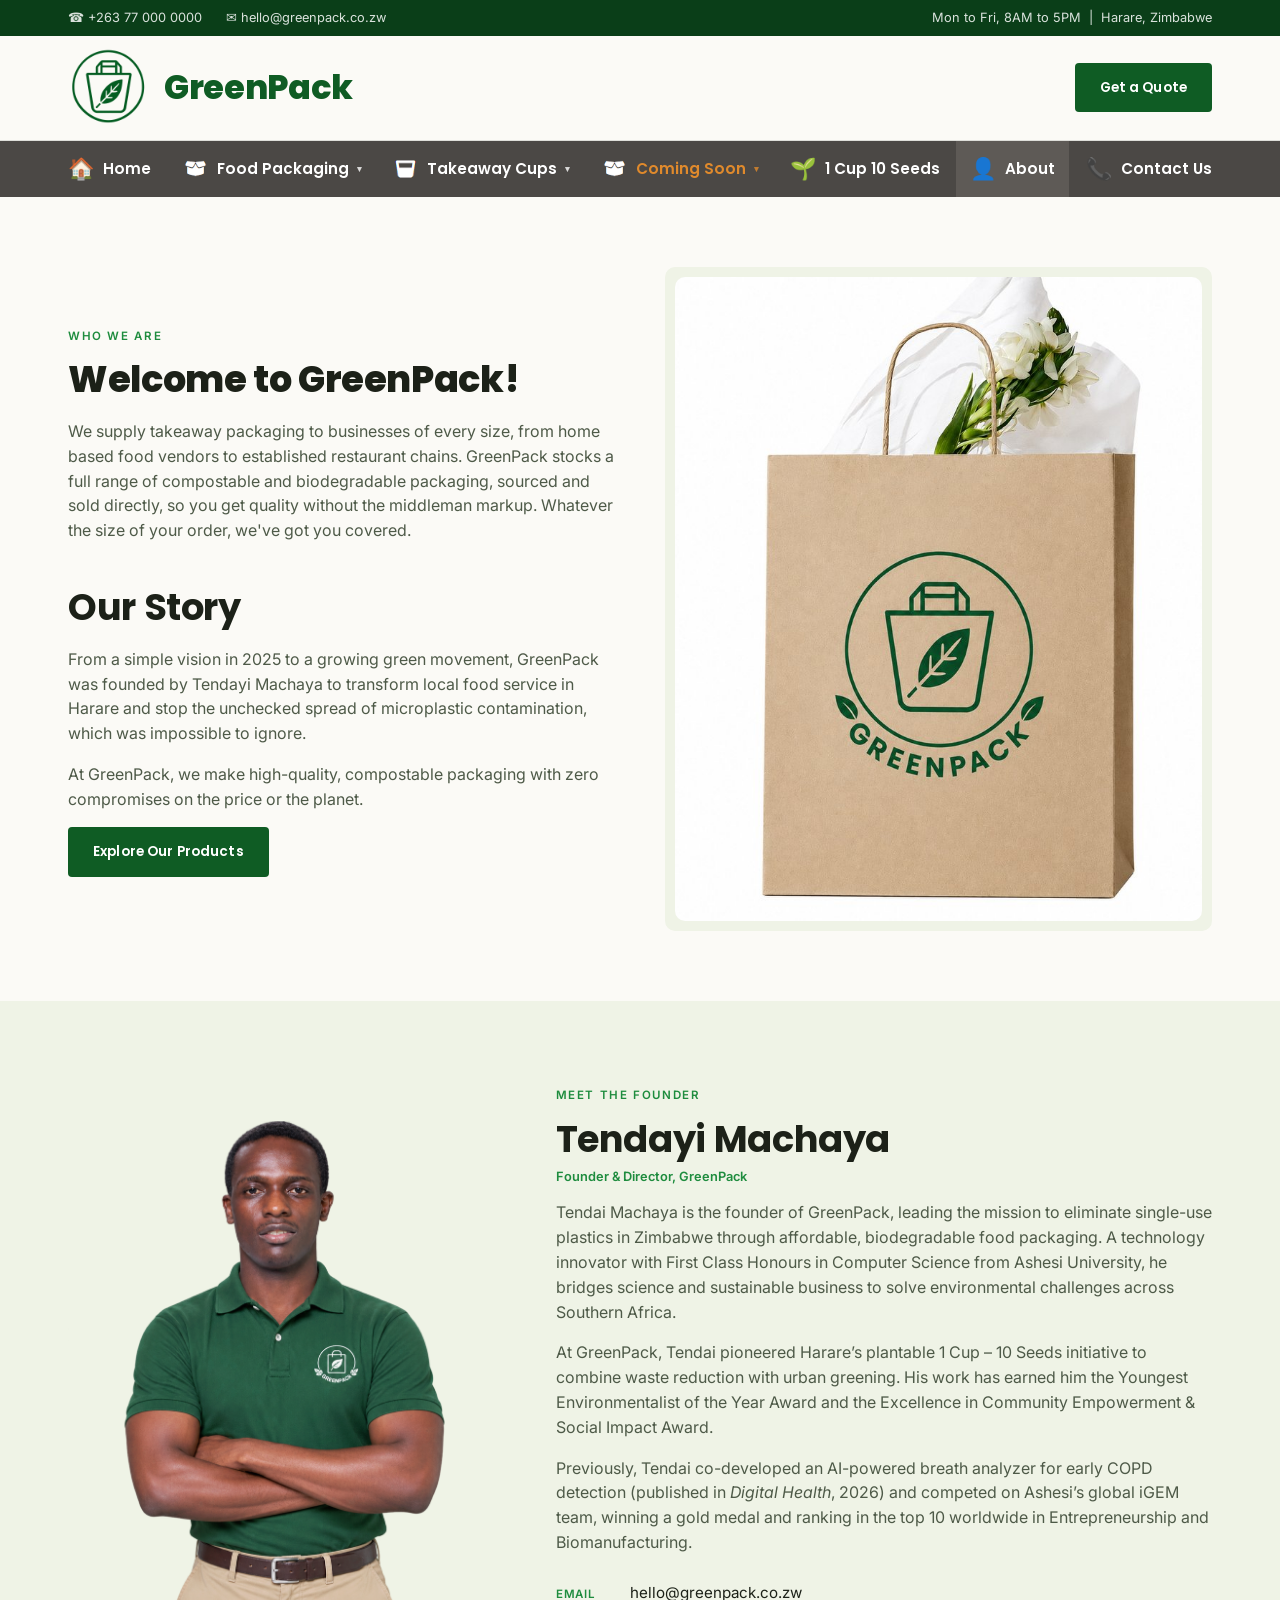
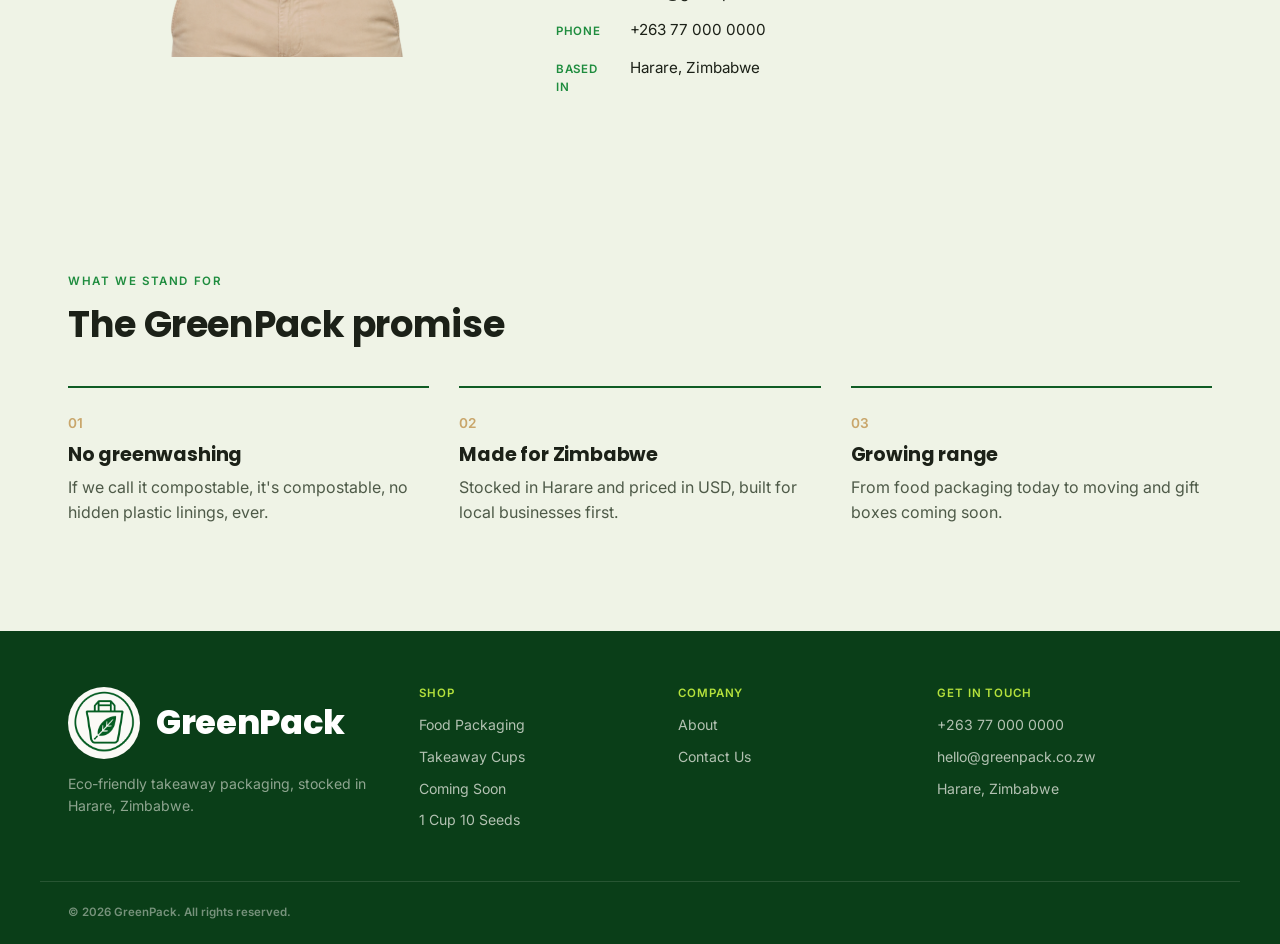
==== about.html @ 448133c2 "Add files via upload" ====
<!DOCTYPE html>
<html lang="en">
<head>
<meta charset="UTF-8">
<meta name="viewport" content="width=device-width, initial-scale=1.0">
<title>About | GreenPack</title>
<link rel="icon" type="image/png" sizes="16x16" href="assets/favicon2-16.png?v=5">
<link rel="icon" type="image/png" sizes="32x32" href="assets/favicon2-32.png?v=5">
<link rel="icon" type="image/png" sizes="48x48" href="assets/favicon2-48.png?v=5">
<link rel="apple-touch-icon" sizes="180x180" href="assets/favicon2-180.png?v=5">
<link rel="preconnect" href="https://fonts.googleapis.com">
<link href="https://fonts.googleapis.com/css2?family=Caveat:wght@600;700&family=Poppins:wght@500;600;700;800&family=Inter:wght@400;500;600&display=swap" rel="stylesheet">
<link rel="stylesheet" href="style.css">
</head>
<body>

<header class="site-header">
  <div class="topbar">
    <div class="wrap topbar-inner">
      <div class="topbar-left">
        <span>&#9742; +263 77 000 0000</span>
        <span>&#9993; hello@greenpack.co.zw</span>
      </div>
      <div class="topbar-right">
        <span>Mon to Fri, 8AM to 5PM &nbsp;|&nbsp; Harare, Zimbabwe</span>
      </div>
    </div>
  </div>

  <div class="brand-row">
    <div class="wrap brand-row-inner">
      <a href="index.html" class="brand">
        <img src="assets/logo-circle.png?v=5" alt="GreenPack logo" class="brand-mark">
        <span class="brand-name">GreenPack</span>
      </a>
      <a href="index.html#contact" class="btn btn-primary brand-cta">Get a Quote</a>
    </div>
  </div>

  <div class="nav-row">
    <div class="wrap nav-row-inner">
      <nav class="main-nav" id="mainNav">
        <a href="index.html" class=""><span class="nav-icon">&#127968;</span>Home</a>

        <div class="nav-item has-mega">
          <button class="nav-trigger "><img src="assets/icon-box.png" alt="" class="nav-icon-img">Food Packaging <span class="caret">&#9662;</span></button>
            <div class="mega mega-grid mega-grid-photo">
            <a href="food-packaging.html#bagasse"><img src="assets/fp-bagasse.png" class="mega-photo" alt="">Bagasse</a>
            <a href="food-packaging.html#kraft"><img src="assets/fp-kraft.png" class="mega-photo" alt="">Kraft</a>
            <a href="food-packaging.html#ice-cream"><img src="assets/fp-ice-cream.png" class="mega-photo" alt="">Ice Cream</a>
            <a href="food-packaging.html#salad-bowls"><img src="assets/fp-salad-bowls.png" class="mega-photo" alt="">Salad Bowls</a>
            <a href="food-packaging.html#noodle-soup"><img src="assets/fp-noodle-soup.png" class="mega-photo" alt="">Noodle &amp; Soup</a>
            <a href="food-packaging.html#paper-bags"><img src="assets/fp-paper-bags.png" class="mega-photo" alt="">Paper Bags</a>
          </div>
        </div>

        <div class="nav-item has-mega">
          <button class="nav-trigger "><img src="assets/icon-cup.png" alt="" class="nav-icon-img">Takeaway Cups <span class="caret">&#9662;</span></button>
          <div class="mega mega-grid mega-grid-photo mega-grid-2col">
            <a href="takeaway-cups.html#espresso-cups"><img src="assets/tc-espresso-cups.png" class="mega-photo" alt="">Takeaway Coffee Cups</a>
            <a href="takeaway-cups.html#bio-cups"><img src="assets/tc-bio-cups.png" class="mega-photo" alt="">Biodegradable Coffee Cups</a>
          </div>
        </div>

        <div class="nav-item has-mega nav-item-soon">
          <button class="nav-trigger nav-trigger-soon "><img src="assets/icon-box.png" alt="" class="nav-icon-img">Coming Soon <span class="caret">&#9662;</span></button>
          <div class="mega mega-grid mega-grid-photo mega-grid-2col mega-soon">
            <a href="coming-soon.html#plates"><img src="assets/plates.jpg" class="mega-photo" alt="">Eco-Friendly Plates <em>Soon</em></a>
            <a href="coming-soon.html#cutlery"><img src="assets/ic-paddles.png" class="mega-photo" alt="">Eco-Friendly Cutlery <em>Soon</em></a>
          </div>
        </div>

        <a href="one-cup-ten-seeds.html" class=""><span class="nav-icon">&#127793;</span>1 Cup 10 Seeds</a>
        <a href="about.html" class="active"><span class="nav-icon">&#128100;</span>About</a>
        <a href="index.html#contact"><span class="nav-icon">&#128222;</span>Contact Us</a>
      </nav>

      <button class="nav-toggle" id="navToggle" aria-label="Toggle menu" aria-expanded="false">
        <span></span><span></span><span></span>
      </button>
    </div>
  </div>
</header>

<section class="about-hero">
  <div class="wrap about-hero-inner">
    <div class="about-hero-copy reveal">
      <span class="eyebrow">Who we are</span>
      <h1 class="about-main-title">Welcome to GreenPack!</h1>
      <p>We supply takeaway packaging to businesses of every size, from home based food vendors to established restaurant chains. GreenPack stocks a full range of compostable and biodegradable packaging, sourced and sold directly, so you get quality without the middleman markup. Whatever the size of your order, we've got you covered.</p>

      <h2 class="about-substory-title">Our Story</h2>
      <p>From a simple vision in 2025 to a growing green movement, GreenPack was founded by Tendayi Machaya to transform local food service in Harare and stop the unchecked spread of microplastic contamination, which was impossible to ignore.</p>
      <p>At GreenPack, we make high-quality, compostable packaging with zero compromises on the price or the planet.</p>

      <a href="food-packaging.html" class="btn btn-primary">Explore Our Products</a>
    </div>
    <div class="about-hero-photo reveal">
      <img src="assets/about-hero-bag.jpg" alt="GreenPack kraft paper bag">
    </div>
  </div>
</section>

<section class="profile">
  <div class="wrap profile-inner">
    <div class="profile-photo reveal">
      <img src="assets/founder.png" alt="Founder of GreenPack">
    </div>
    <div class="profile-copy reveal">
      <span class="eyebrow">Meet the founder</span>
      <h2>Tendayi Machaya</h2>
      <span class="profile-title">Founder &amp; Director, GreenPack</span>
      <p>Tendai Machaya is the founder of GreenPack, leading the mission to eliminate single-use plastics in Zimbabwe through affordable, biodegradable food packaging. A technology innovator with First Class Honours in Computer Science from Ashesi University, he bridges science and sustainable business to solve environmental challenges across Southern Africa.</p>
      <p>At GreenPack, Tendai pioneered Harare&rsquo;s plantable 1 Cup &ndash; 10 Seeds initiative to combine waste reduction with urban greening. His work has earned him the Youngest Environmentalist of the Year Award and the Excellence in Community Empowerment &amp; Social Impact Award.</p>
      <p>Previously, Tendai co-developed an AI-powered breath analyzer for early COPD detection (published in <em>Digital Health</em>, 2026) and competed on Ashesi&rsquo;s global iGEM team, winning a gold medal and ranking in the top 10 worldwide in Entrepreneurship and Biomanufacturing.</p>
      <ul class="contact-list">
        <li><strong>Email</strong><span>hello@greenpack.co.zw</span></li>
        <li><strong>Phone</strong><span>+263 77 000 0000</span></li>
        <li><strong>Based in</strong><span>Harare, Zimbabwe</span></li>
      </ul>
    </div>
  </div>
</section>

<section class="why">
  <div class="wrap">
    <span class="eyebrow reveal">What we stand for</span>
    <h2 class="reveal">The GreenPack promise</h2>
    <div class="why-grid">
      <div class="why-card reveal">
        <span class="why-mark">01</span>
        <h3>No greenwashing</h3>
        <p>If we call it compostable, it's compostable, no hidden plastic linings, ever.</p>
      </div>
      <div class="why-card reveal">
        <span class="why-mark">02</span>
        <h3>Made for Zimbabwe</h3>
        <p>Stocked in Harare and priced in USD, built for local businesses first.</p>
      </div>
      <div class="why-card reveal">
        <span class="why-mark">03</span>
        <h3>Growing range</h3>
        <p>From food packaging today to moving and gift boxes coming soon.</p>
      </div>
    </div>
  </div>
</section>

<footer class="site-footer">
  <div class="wrap footer-inner">
    <div class="footer-brand">
      <a href="index.html" class="brand">
        <img src="assets/logo-circle.png?v=5" alt="GreenPack logo" class="brand-mark">
        <span class="brand-name">GreenPack</span>
      </a>
      <p>Eco-friendly takeaway packaging, stocked in Harare, Zimbabwe.</p>
    </div>

    <div class="footer-col">
      <h4>Shop</h4>
      <a href="food-packaging.html">Food Packaging</a>
      <a href="takeaway-cups.html">Takeaway Cups</a>
      <a href="coming-soon.html">Coming Soon</a>
      <a href="one-cup-ten-seeds.html">1 Cup 10 Seeds</a>
    </div>

    <div class="footer-col">
      <h4>Company</h4>
      <a href="about.html">About</a>
      <a href="index.html#contact">Contact Us</a>
    </div>

    <div class="footer-col">
      <h4>Get in touch</h4>
      <span>+263 77 000 0000</span>
      <span>hello@greenpack.co.zw</span>
      <span>Harare, Zimbabwe</span>
    </div>
  </div>
  <div class="wrap footer-bottom">
    <p>&copy; <span id="year"></span> GreenPack. All rights reserved.</p>
  </div>
</footer>
<script src="script.js"></script>
</body>
</html>
---- style.css ----
/* ============================================
   GreenPack — design tokens
   ============================================ */
:root{
  --ink:        #1C2118;
  --ink-soft:   #4E5A48;
  --paper:      #FBFAF6;
  --paper-alt:  #EFF3E6;
  --forest:     #0F5C24;
  --forest-dk:  #0A3E18;
  --leaf:       #1E8C3E;
  --sprout:     #B4E13C;
  --kraft:      #C9A66B;
  --line:       rgba(28,33,24,0.13);
  --navbar:     #4B4845;
  --navbar-hi:  #5E5A56;
  --soon:       #E08A2C;
  --soon-dk:    #B8681A;

  --font-display: 'Poppins', sans-serif;
  --font-mono: 'Inter', sans-serif;
  --font-body: 'Inter', sans-serif;

  --wrap: 1200px;
}

*{box-sizing:border-box;}
html{scroll-behavior:smooth;}
body{
  margin:0;
  background:var(--paper);
  color:var(--ink);
  font-family:var(--font-body);
  line-height:1.55;
  -webkit-font-smoothing:antialiased;
}
img{max-width:100%;display:block;}
a{color:inherit;text-decoration:none;}
.wrap{max-width:var(--wrap);margin:0 auto;padding:0 28px;}

h1,h2,h3,h4{
  font-family:var(--font-display);
  font-weight:700;
  font-style:normal;
  line-height:1.12;
  margin:0 0 .5em;
  letter-spacing:-0.01em;
}
h1{font-size:clamp(2.4rem,5.2vw,3.8rem);font-weight:800;}
h2{font-size:clamp(1.6rem,3vw,2.3rem);max-width:20ch;}
p{color:var(--ink-soft);margin:0 0 1em;}

.eyebrow{
  display:inline-block;
  font-family:var(--font-mono);
  font-size:.72rem;
  letter-spacing:.14em;
  text-transform:uppercase;
  color:var(--leaf);
  margin-bottom:14px;
}
.section-sub{max-width:52ch;color:var(--ink-soft);}

/* buttons */
.btn{
  display:inline-flex;align-items:center;justify-content:center;
  font-family:var(--font-display);font-weight:600;
  font-size:.85rem;letter-spacing:.01em;
  padding:13px 24px;border-radius:4px;border:1.5px solid transparent;
  transition:transform .18s ease, background .18s ease, color .18s ease, border-color .18s ease;
  cursor:pointer;
}
.btn-primary{background:var(--forest);color:#fff;}
.btn-primary:hover{background:var(--leaf);transform:translateY(-2px);}
.btn-ghost{border-color:var(--ink);color:var(--ink);background:transparent;}
.btn-ghost:hover{border-color:var(--forest);color:var(--forest);transform:translateY(-2px);}
.btn-full{width:100%;}
.btn-sm{padding:8px 14px;font-size:.75rem;}

/* stamps */
.stamp{
  font-family:var(--font-mono);
  font-size:.68rem;letter-spacing:.06em;text-transform:uppercase;
  background:var(--forest);color:#fff;
  padding:6px 14px;border-radius:100px;
  display:inline-block;
}
.stamp-outline{
  background:transparent;border:1.5px solid var(--line);color:var(--leaf);
}
.stamp-row{display:flex;flex-wrap:wrap;gap:10px;margin-top:26px;}

.stamp-eco{
  display:inline-flex;align-items:center;gap:8px;
  font-family:'Caveat','Segoe Script',cursive;font-weight:700;
  font-size:1.65rem;line-height:1;letter-spacing:.01em;
  color:var(--forest);background:var(--paper-alt);
  border:1.5px dashed var(--leaf);border-radius:100px;
  padding:7px 20px 8px 14px;margin-bottom:16px;
}
.stamp-eco svg{width:22px;height:22px;color:var(--leaf);transform:rotate(-8deg);flex-shrink:0;}

/* ============================================
   Header / topbar
   ============================================ */
.topbar{background:var(--forest-dk);color:rgba(255,255,255,.85);font-size:.8rem;}
.topbar-inner{display:flex;justify-content:space-between;padding:8px 28px;flex-wrap:wrap;gap:6px;}
.topbar-left span{margin-right:20px;}

.site-header{position:sticky;top:0;z-index:50;}

/* --- brand row: logo has its own dedicated space --- */
.brand-row{background:var(--paper);border-bottom:1px solid var(--line);}
.brand-row-inner{display:flex;align-items:center;justify-content:space-between;padding:18px 28px;}
.brand{display:flex;align-items:center;gap:12px;}
.brand-mark{width:52px;height:52px;object-fit:contain;}
.brand-name{font-family:var(--font-display);font-weight:800;font-size:1.55rem;color:var(--forest);letter-spacing:-0.01em;}
.brand-cta{white-space:nowrap;}

/* --- nav row: dark grey bar, single line, icons beside labels --- */
.nav-row{background:var(--navbar);}
.nav-row-inner{display:flex;align-items:center;justify-content:space-between;padding:0 14px;}

.main-nav{display:flex;align-items:center;justify-content:space-between;width:100%;gap:0;position:relative;flex-wrap:nowrap;}
.main-nav > a{
  font-family:var(--font-display);font-size:.95rem;font-weight:600;color:#fff;
  padding:16px 14px;display:flex;align-items:center;gap:8px;white-space:nowrap;
}
.main-nav > a:hover, .main-nav > a.active{background:var(--navbar-hi);}
.nav-icon{font-size:1.4em;line-height:1;}
.nav-icon-img{width:27px;height:auto;display:block;flex-shrink:0;}

.nav-item{position:relative;}
.nav-trigger{
  font-family:var(--font-display);font-size:.95rem;font-weight:600;color:#fff;
  background:none;border:none;cursor:pointer;padding:16px 14px;
  display:flex;align-items:center;gap:8px;white-space:nowrap;
}
.nav-trigger:hover, .nav-trigger.active{background:var(--navbar-hi);}
.caret{font-size:.6em;transition:transform .18s ease;opacity:.8;}
.nav-item:hover .caret{transform:rotate(180deg);}

/* coming soon gets its own colour, both in the bar and the dropdown */
.nav-trigger-soon{color:var(--soon);}
.nav-item-soon:hover .nav-trigger-soon, .nav-trigger-soon.active{color:#fff;background:var(--soon-dk);}
.mega-soon a em{background:var(--soon);color:#fff;}
.mega-soon a:hover{color:var(--soon-dk);}

.mega{
  position:absolute;top:100%;left:0;
  background:#fff;border:1px solid var(--line);border-radius:6px;
  box-shadow:0 24px 48px -24px rgba(10,20,10,.4);
  padding:24px;opacity:0;visibility:hidden;transform:translateY(6px);
  transition:opacity .16s ease, transform .16s ease, visibility .16s;
  z-index:60;
}
.nav-item:hover .mega, .nav-item.open .mega{opacity:1;visibility:visible;transform:translateY(0);}

.mega-grid{display:grid;grid-template-columns:repeat(4,1fr);gap:6px 26px;min-width:600px;}
.mega-grid-sm{grid-template-columns:repeat(2,1fr);min-width:340px;}
.mega-grid a{
  display:flex;align-items:center;gap:10px;padding:9px 6px;border-radius:4px;
  font-size:.88rem;color:var(--ink-soft);white-space:nowrap;
}
.mega-grid a:hover{color:var(--forest);background:var(--paper-alt);}
.mega-icon{font-size:1.2rem;}
.mega-grid a em{
  font-style:normal;font-family:var(--font-mono);font-size:.62rem;
  background:var(--sprout);color:var(--forest-dk);padding:2px 6px;border-radius:100px;margin-left:auto;
}
.mega-grid-photo{grid-template-columns:repeat(4,1fr);min-width:640px;}
.mega-grid-2col{grid-template-columns:repeat(2,1fr);min-width:380px;}
.mega-photo{width:38px;height:32px;object-fit:contain;flex-shrink:0;}

.mega-columns{display:grid;grid-template-columns:repeat(4,1fr);gap:24px 40px;min-width:760px;}
.mega-col h4{
  display:flex;align-items:center;gap:8px;
  font-size:.72rem;text-transform:uppercase;letter-spacing:.08em;color:var(--leaf);
  font-family:var(--font-mono);margin-bottom:12px;font-weight:400;
}
.mega-col-photo{width:26px;height:26px;object-fit:contain;flex-shrink:0;}
.mega-col a{display:block;padding:7px 0;font-size:.88rem;color:var(--ink-soft);}
.mega-col a:hover{color:var(--forest);}

.nav-toggle{display:none;flex-direction:column;justify-content:center;gap:5px;width:34px;height:34px;background:none;border:none;cursor:pointer;flex-shrink:0;}
.nav-toggle span{width:100%;height:2px;background:#fff;}

/* ============================================
   Hero
   ============================================ */
.hero{padding:56px 0 56px;}
.hero-inner{display:grid;grid-template-columns:1fr 1.15fr;gap:44px;align-items:center;}
.hero-sub{max-width:46ch;font-size:1.05rem;}
.hero-ctas{display:flex;gap:14px;flex-wrap:wrap;margin-top:6px;}

.hero-art{display:flex;justify-content:center;}
.hero-photo{
  width:100%;max-width:560px;margin-left:-30px;border-radius:14px;
  aspect-ratio:1/1.08;object-fit:cover;object-position:center 38%;
  box-shadow:0 30px 60px -30px rgba(15,92,36,.4);
}

/* ============================================
   Category strip (home)
   ============================================ */
.cat-strip{padding:80px 0;background:var(--paper-alt);}
.cat-grid{display:grid;grid-template-columns:repeat(4,1fr);gap:20px;margin-top:36px;}
.cat-grid-photo{grid-template-columns:repeat(3,1fr);}
.cat-photo-card{
  position:relative;display:block;aspect-ratio:4/3;border-radius:10px;overflow:hidden;
  box-shadow:0 16px 32px -22px rgba(15,92,36,.35);
}
.cat-photo-card img{width:100%;height:100%;object-fit:cover;transition:transform .35s ease;}
.cat-photo-card:hover img{transform:scale(1.06);}
.cat-photo-card::after{
  content:"";position:absolute;inset:0;
  background:linear-gradient(0deg, rgba(10,20,10,.72) 0%, rgba(10,20,10,.15) 45%, rgba(10,20,10,0) 65%);
}
.cat-photo-label{
  position:absolute;left:18px;bottom:16px;z-index:2;
  font-family:var(--font-display);font-weight:700;font-size:1.15rem;color:#fff;
}
.cat-photo-card-soon img.cat-photo-icon-fallback{
  object-fit:contain;padding:22%;background:var(--forest);
}
.soon-photo-grid{grid-template-columns:repeat(2,1fr);gap:56px;max-width:820px;}
.cat-photo-soon-chip{position:absolute;top:16px;right:16px;z-index:2;}
.cat-card{
  background:#fff;border:1px solid var(--line);border-radius:8px;padding:26px 20px;
  text-align:center;transition:transform .2s ease, box-shadow .2s ease, border-color .2s ease;
}
.cat-card:hover{transform:translateY(-4px);border-color:var(--leaf);box-shadow:0 16px 32px -20px rgba(15,92,36,.3);}
.cat-icon{font-size:2rem;display:block;margin-bottom:10px;}
.cat-icon-img{width:44px;height:auto;display:block;margin:0 auto 12px;border-radius:8px;}
.cat-card h3{font-size:1.02rem;margin-bottom:4px;}
.count{font-family:var(--font-mono);font-size:.74rem;color:var(--leaf);}
.cat-card-soon{opacity:.85;}

/* ============================================
   About teaser / stats
   ============================================ */
.about-teaser{padding:90px 0;}
.about-teaser-inner{display:grid;grid-template-columns:1fr;gap:50px;align-items:start;}
.about-teaser-inner .about-teaser-copy{max-width:62ch;}
.stat-strip{display:grid;grid-template-columns:1fr 1fr;gap:26px 20px;border-left:2px dashed var(--line);padding-left:36px;}
.stat-num{display:block;font-family:var(--font-mono);font-weight:700;font-size:2.1rem;color:var(--forest);}
.stat-label{font-size:.78rem;color:var(--ink-soft);text-transform:uppercase;letter-spacing:.05em;}

/* ============================================
   1 Cup 10 Seeds
   ============================================ */
.seeds{padding:90px 0;background:var(--forest-dk);color:var(--paper);}
.seeds .eyebrow{color:var(--sprout);}
.seeds h2{color:#fff;max-width:none;}
.seeds-head{max-width:64ch;}
.seeds-lead{color:rgba(251,249,243,.78);font-size:1.05rem;}
.seeds-mosaic{
  display:grid;grid-template-columns:.9fr 1.1fr;grid-template-rows:1fr 1fr;
  gap:18px;margin-top:40px;height:640px;
}
.seeds-photo{position:relative;margin:0;border-radius:12px;overflow:hidden;background:#0a2a12;}
.seeds-photo img{width:100%;height:100%;object-fit:cover;transition:transform .5s ease;}
.seeds-photo:hover img{transform:scale(1.04);}
.seeds-photo-tall{grid-row:1 / span 2;}
.seeds-photo::after{content:"";position:absolute;inset:0;background:linear-gradient(0deg,rgba(5,20,8,.7) 0%,rgba(5,20,8,0) 42%);pointer-events:none;}
.seeds-photo figcaption{
  position:absolute;left:20px;bottom:16px;z-index:2;
  font-family:'Caveat',cursive;font-weight:700;font-size:1.7rem;line-height:1.1;color:#fff;
}
.seeds-report{
  margin-top:28px;display:grid;grid-template-columns:1fr 1.2fr;gap:30px 48px;align-items:center;
  background:rgba(251,249,243,.06);border:1px solid rgba(251,249,243,.16);border-radius:14px;padding:36px 40px;
}
.seeds-report h3{color:#fff;font-size:1.5rem;}
.seeds-report p{color:rgba(251,249,243,.75);margin:0;}
.seeds-ledger{display:grid;grid-template-columns:1fr auto 1fr;gap:14px;align-items:stretch;}
.ledger-col{display:flex;flex-direction:column;gap:6px;padding:18px;border-radius:10px;font-size:.86rem;color:rgba(251,249,243,.72);}
.ledger-col strong{font-family:var(--font-display);font-size:1.05rem;color:#fff;}
.ledger-lost{background:rgba(201,166,107,.16);border:1px solid rgba(201,166,107,.4);}
.ledger-back{background:rgba(180,225,60,.14);border:1px solid rgba(180,225,60,.5);}
.ledger-tag{font-family:var(--font-mono);font-weight:600;font-size:.66rem;letter-spacing:.12em;text-transform:uppercase;}
.ledger-lost .ledger-tag{color:var(--kraft);}
.ledger-back .ledger-tag{color:var(--sprout);}
.ledger-arrow{align-self:center;font-size:1.6rem;color:var(--sprout);}
.seeds-math{
  grid-column:1 / -1;list-style:none;margin:0;padding:22px 0 0;border-top:1px dashed rgba(251,249,243,.22);
  display:grid;grid-template-columns:repeat(3,1fr);gap:16px;
}
.seeds-math li{display:flex;align-items:baseline;gap:8px;flex-wrap:wrap;font-size:.92rem;color:rgba(251,249,243,.75);}
.seeds-math strong{font-family:var(--font-display);font-size:1.7rem;color:#fff;}
.seeds-math span{flex-basis:100%;font-family:'Caveat',cursive;font-weight:700;font-size:1.6rem;color:var(--sprout);}

/* ============================================
   Why
   ============================================ */
.why{padding:90px 0;background:var(--paper-alt);}
.why-grid{display:grid;grid-template-columns:repeat(3,1fr);gap:30px;margin-top:40px;}
.why-card{border-top:2px solid var(--forest);padding-top:22px;}
.why-mark{font-family:var(--font-mono);color:var(--kraft);font-size:.85rem;}
.why-card h3{font-size:1.2rem;margin-top:10px;}

/* ============================================
   Contact
   ============================================ */
.contact{padding:90px 0;background:var(--forest);color:var(--paper);}
.contact .eyebrow{color:var(--sprout);}
.contact h2{color:#fff;}
.contact p{color:rgba(251,249,243,.72);}
.contact-inner{display:grid;grid-template-columns:1fr 1fr;gap:60px;align-items:start;}
.contact-list{list-style:none;padding:0;margin:26px 0 0;display:flex;flex-direction:column;gap:14px;}
.contact-list li{display:flex;gap:14px;align-items:baseline;font-size:.95rem;}
.contact-list strong{font-family:var(--font-mono);font-size:.72rem;text-transform:uppercase;letter-spacing:.08em;color:var(--leaf);width:60px;flex-shrink:0;}
.contact .contact-list strong{color:var(--sprout);}
.contact-form{display:flex;flex-direction:column;gap:16px;}
.contact-form label{display:flex;flex-direction:column;gap:8px;font-family:var(--font-mono);font-size:.72rem;text-transform:uppercase;letter-spacing:.06em;color:rgba(251,249,243,.65);}
.contact-form input,.contact-form textarea{font-family:var(--font-body);font-size:.95rem;color:var(--paper);background:rgba(251,249,243,.06);border:1px solid rgba(251,249,243,.28);border-radius:3px;padding:12px 14px;resize:vertical;}
.contact-form input::placeholder,.contact-form textarea::placeholder{color:rgba(251,249,243,.4);}
.contact-form input:focus,.contact-form textarea:focus{outline:none;border-color:var(--sprout);}
.form-note{font-size:.85rem;color:var(--sprout);min-height:1.2em;margin:0;}

/* ============================================
   Category / product pages
   ============================================ */
.page-banner{padding:60px 0 40px;background:var(--paper-alt);}
.cat-section-head{display:flex;align-items:center;gap:14px;margin-bottom:4px;}
.cat-section-icon{width:48px;height:48px;object-fit:contain;flex-shrink:0;}
.cat-section-head h2{margin-bottom:0;}
.cat-section{padding:56px 0;border-bottom:1px solid var(--line);}
.cat-section:last-of-type{border-bottom:none;}
.product-grid{display:grid;grid-template-columns:repeat(3,1fr);gap:20px;margin-top:28px;}
.product-card{background:#fff;border:1px solid var(--line);border-radius:6px;padding:18px;transition:transform .2s ease, box-shadow .2s ease, border-color .2s ease;}
.product-card:hover{transform:translateY(-3px);border-color:var(--leaf);box-shadow:0 14px 28px -20px rgba(15,92,36,.3);}
.tile{display:block;width:100%;aspect-ratio:4/3;border-radius:4px;background:linear-gradient(135deg,var(--paper-alt),#fff);border:1.5px dashed var(--kraft);position:relative;margin-bottom:14px;}
.tile::after{content:"photo";position:absolute;inset:0;display:flex;align-items:center;justify-content:center;font-family:var(--font-mono);font-size:.65rem;letter-spacing:.1em;text-transform:uppercase;color:var(--ink-soft);opacity:.5;}
.tile-photo{width:100%;aspect-ratio:3/4;object-fit:contain;border-radius:4px;margin-bottom:14px;background:var(--paper-alt);padding:10px;}

.product-grid-single{grid-template-columns:1fr;}
.cat-pair-grid{display:grid;grid-template-columns:1fr 1fr;gap:40px;}
.product-card-wide{display:grid;grid-template-columns:200px 1fr;gap:24px;align-items:start;}
.product-card-wide .tile-photo{aspect-ratio:3/4;margin-bottom:0;}
.wide-card-body{display:flex;flex-direction:column;}
.variant-list{list-style:none;padding:0;margin:6px 0 0;}
.variant-list li{display:flex;justify-content:space-between;padding:9px 0;border-bottom:1px solid var(--line);font-size:.92rem;}
.variant-list li .price{font-family:var(--font-mono);font-weight:700;color:var(--forest);}
.wide-card-body .price-row{padding:9px 0;border-top:1px solid var(--line);margin-top:0;}
.variant-last-label{display:flex;flex-direction:column;gap:4px;font-size:.92rem;}
.variant-last-label .price{font-family:var(--font-mono);font-weight:700;color:var(--forest);font-size:1.05rem;}
.product-card h3{font-size:.98rem;margin-bottom:12px;font-weight:600;}
.price-row{display:flex;align-items:center;justify-content:space-between;gap:10px;}
.price{font-family:var(--font-mono);font-weight:700;color:var(--forest);font-size:1.05rem;}

/* coming soon cards */
.soon-grid{display:grid;grid-template-columns:repeat(2,1fr);gap:24px;}
.soon-card{background:#fff;border:1px solid var(--line);border-radius:8px;padding:30px 24px;text-align:center;}
.soon-icon{font-size:2.4rem;display:block;margin-bottom:14px;}
.soon-icon-img{width:64px;height:64px;object-fit:contain;margin:0 auto 14px;}
.soon-card .stamp{margin-bottom:14px;}
.soon-card h3{font-size:1.15rem;}

/* ============================================
   About page
   ============================================ */
.about-hero{padding:70px 0;}
.about-main-title{font-size:clamp(1.6rem,3vw,2.3rem);max-width:20ch;}
.about-substory-title{margin-top:1.2em;}
.about-hero-inner{display:grid;grid-template-columns:1fr 1fr;gap:50px;align-items:center;}
.about-hero-photo img{border-radius:10px;width:100%;aspect-ratio:899/1100;object-fit:cover;object-position:top center;}
.about-hero-photo{background:var(--paper-alt);border-radius:10px;padding:10px;}

.profile{padding:80px 0;background:var(--paper-alt);}
.profile-inner{display:grid;grid-template-columns:.8fr 1.2fr;gap:50px;align-items:center;}
.profile-photo img{border-radius:10px;width:100%;aspect-ratio:899/1100;object-fit:cover;object-position:top center;}
.profile-title{display:block;font-family:var(--font-mono);font-size:.8rem;color:var(--leaf);margin-bottom:14px;}
.profile-copy h2{margin-bottom:6px;}

/* ============================================
   Footer
   ============================================ */
.site-footer{background:var(--forest-dk);color:rgba(251,249,243,.7);padding-top:56px;}
.footer-inner{display:grid;grid-template-columns:1.4fr 1fr 1fr 1.2fr;gap:30px;padding-bottom:40px;border-bottom:1px solid rgba(251,249,243,.12);}
.footer-brand p{color:rgba(251,249,243,.55);margin-top:14px;font-size:.88rem;}
.footer-brand .brand-name{color:#fff;}
.footer-brand .brand-mark{background:var(--paper);border-radius:50%;padding:2px;}
.footer-col h4{font-family:var(--font-mono);font-size:.72rem;text-transform:uppercase;letter-spacing:.08em;color:var(--sprout);margin-bottom:14px;font-weight:400;}
.footer-col a, .footer-col span{display:block;font-size:.88rem;color:rgba(251,249,243,.7);margin-bottom:10px;}
.footer-col a:hover{color:var(--sprout);}
.footer-bottom{padding:22px 28px;}
.footer-bottom p{font-family:var(--font-mono);font-size:.72rem;margin:0;color:rgba(251,249,243,.45);}

/* ============================================
   Reveal on scroll
   ============================================ */
.reveal{opacity:0;transform:translateY(18px);transition:opacity .7s ease,transform .7s ease;}
.reveal.in-view{opacity:1;transform:translateY(0);}
@media (prefers-reduced-motion: reduce){.reveal{opacity:1;transform:none;transition:none;}}

/* ============================================
   Responsive
   ============================================ */
@media (max-width:980px){
  .hero-inner{grid-template-columns:1fr;}
  .about-teaser-inner,.about-hero-inner,.profile-inner{grid-template-columns:1fr;}
  .stat-strip{border-left:none;padding-left:0;border-top:2px dashed var(--line);padding-top:26px;}
  .cat-grid{grid-template-columns:repeat(2,1fr);}
  .product-grid{grid-template-columns:repeat(2,1fr);}
  .why-grid{grid-template-columns:1fr;gap:26px;}
  .contact-inner{grid-template-columns:1fr;gap:40px;}
  .footer-inner{grid-template-columns:1fr 1fr;}
  .soon-grid{grid-template-columns:1fr;}
  .cat-pair-grid{grid-template-columns:1fr;gap:0;}
  .profile-inner{text-align:center;}
  .profile-photo{max-width:320px;margin:0 auto;}
}

@media (max-width:980px){
  .seeds-report{grid-template-columns:1fr;padding:28px 24px;}
  .seeds-mosaic{height:auto;grid-template-columns:1fr 1fr;grid-template-rows:260px 260px;}
}
@media (max-width:520px){
  .seeds{padding:64px 0;}
  .seeds-mosaic{grid-template-columns:1fr;grid-template-rows:none;grid-auto-rows:300px;}
  .seeds-photo-tall{grid-row:auto;}
  .seeds-ledger{grid-template-columns:1fr;}
  .ledger-arrow{transform:rotate(90deg);justify-self:center;}
  .seeds-math{grid-template-columns:1fr;}
}
@media (max-width:980px){
  .mega-columns{min-width:0;grid-template-columns:repeat(2,1fr);}
}

@media (max-width:820px){
  .topbar-inner{font-size:.72rem;}
  .brand-row-inner{padding:14px 20px;}
  .brand-cta{display:none;}
  .nav-row-inner{padding:0 20px;justify-content:flex-end;}
  .main-nav{
    position:absolute;top:100%;left:0;right:0;
    background:var(--navbar);
    flex-direction:column;align-items:stretch;justify-content:flex-start;width:auto;padding:6px 20px 20px;gap:0;
    display:none;max-height:80vh;overflow-y:auto;
  }
  .main-nav.open{display:flex;}
  .main-nav > a{padding:13px 0;border-bottom:1px solid rgba(255,255,255,.08);}
  .nav-trigger{width:100%;justify-content:space-between;padding:13px 0;border-bottom:1px solid rgba(255,255,255,.08);}
  .mega{position:static;box-shadow:none;border:none;opacity:1;visibility:visible;transform:none;display:none;padding:4px 0 12px 30px;background:transparent;}
  .nav-item.open .mega{display:block;}
  .mega-grid,.mega-columns,.mega-grid-photo{min-width:0;grid-template-columns:1fr;display:flex;flex-direction:column;gap:2px;}
  .mega-grid a{color:rgba(255,255,255,.8);}
  .mega-grid a:hover{background:rgba(255,255,255,.08);color:#fff;}
  .mega-col h4{color:var(--sprout);}
  .mega-col a{color:rgba(255,255,255,.8);}
  .nav-toggle{display:flex;}
  .product-grid{grid-template-columns:1fr;}
  .product-card-wide{grid-template-columns:1fr;}
}

@media (max-width:520px){
  .cat-grid{grid-template-columns:1fr;}
  .stat-strip{grid-template-columns:1fr 1fr;}
  .footer-inner{grid-template-columns:1fr;}
}

/* Bolder weight for labels now using the sans font-mono, to match badge styling */
.eyebrow,.stamp,.mega-grid a em,.mega-col h4,.count,.why-mark,
.contact-list strong,.contact-form label,.profile-title,
.footer-col h4,.footer-bottom p{font-weight:600;}

/* 1 Cup 10 Seeds page */
.seed-banner{padding:64px 0 48px;background:var(--paper);}
.seed-lead{max-width:52ch;font-size:1.15rem;margin-bottom:24px;}
.seeds-page{padding:0 0 64px;background:var(--paper);}
.seeds-page .seeds-mosaic{margin-top:0;}
.seed-wwh{padding:72px 0;}
.seed-wwh .why-grid{margin-top:0;}
.seed-wwh .why-mark{font-family:'Caveat',cursive;font-size:1.7rem;font-weight:700;color:var(--leaf);}
.seed-report{padding:72px 0;background:var(--forest);}
.seed-report .seeds-report{margin-top:0;}
.seed-report .eyebrow{color:var(--sprout);}
.seed-cta{display:flex;gap:14px;flex-wrap:wrap;margin-top:32px;}
.seed-cta .btn-ghost{border-color:rgba(251,249,243,.6);color:#fff;}
.seed-cta .btn-primary{background:var(--sprout);color:var(--forest-dk);}
@media (max-width:980px){.seed-wwh{padding:56px 0;}}

.seed-report{padding:48px 0;}
.seed-cta{margin-top:0;}

/* larger, more visible logo */
.brand{gap:16px;}
.brand-mark{width:80px;height:80px;}
.brand-name{font-size:2.1rem;}
.brand-row-inner{padding-top:12px;padding-bottom:12px;}
.footer-brand .brand-mark{width:72px;height:72px;padding:3px;}
@media (max-width:820px){
  .brand-mark{width:60px;height:60px;}
  .brand-name{font-size:1.6rem;}
}
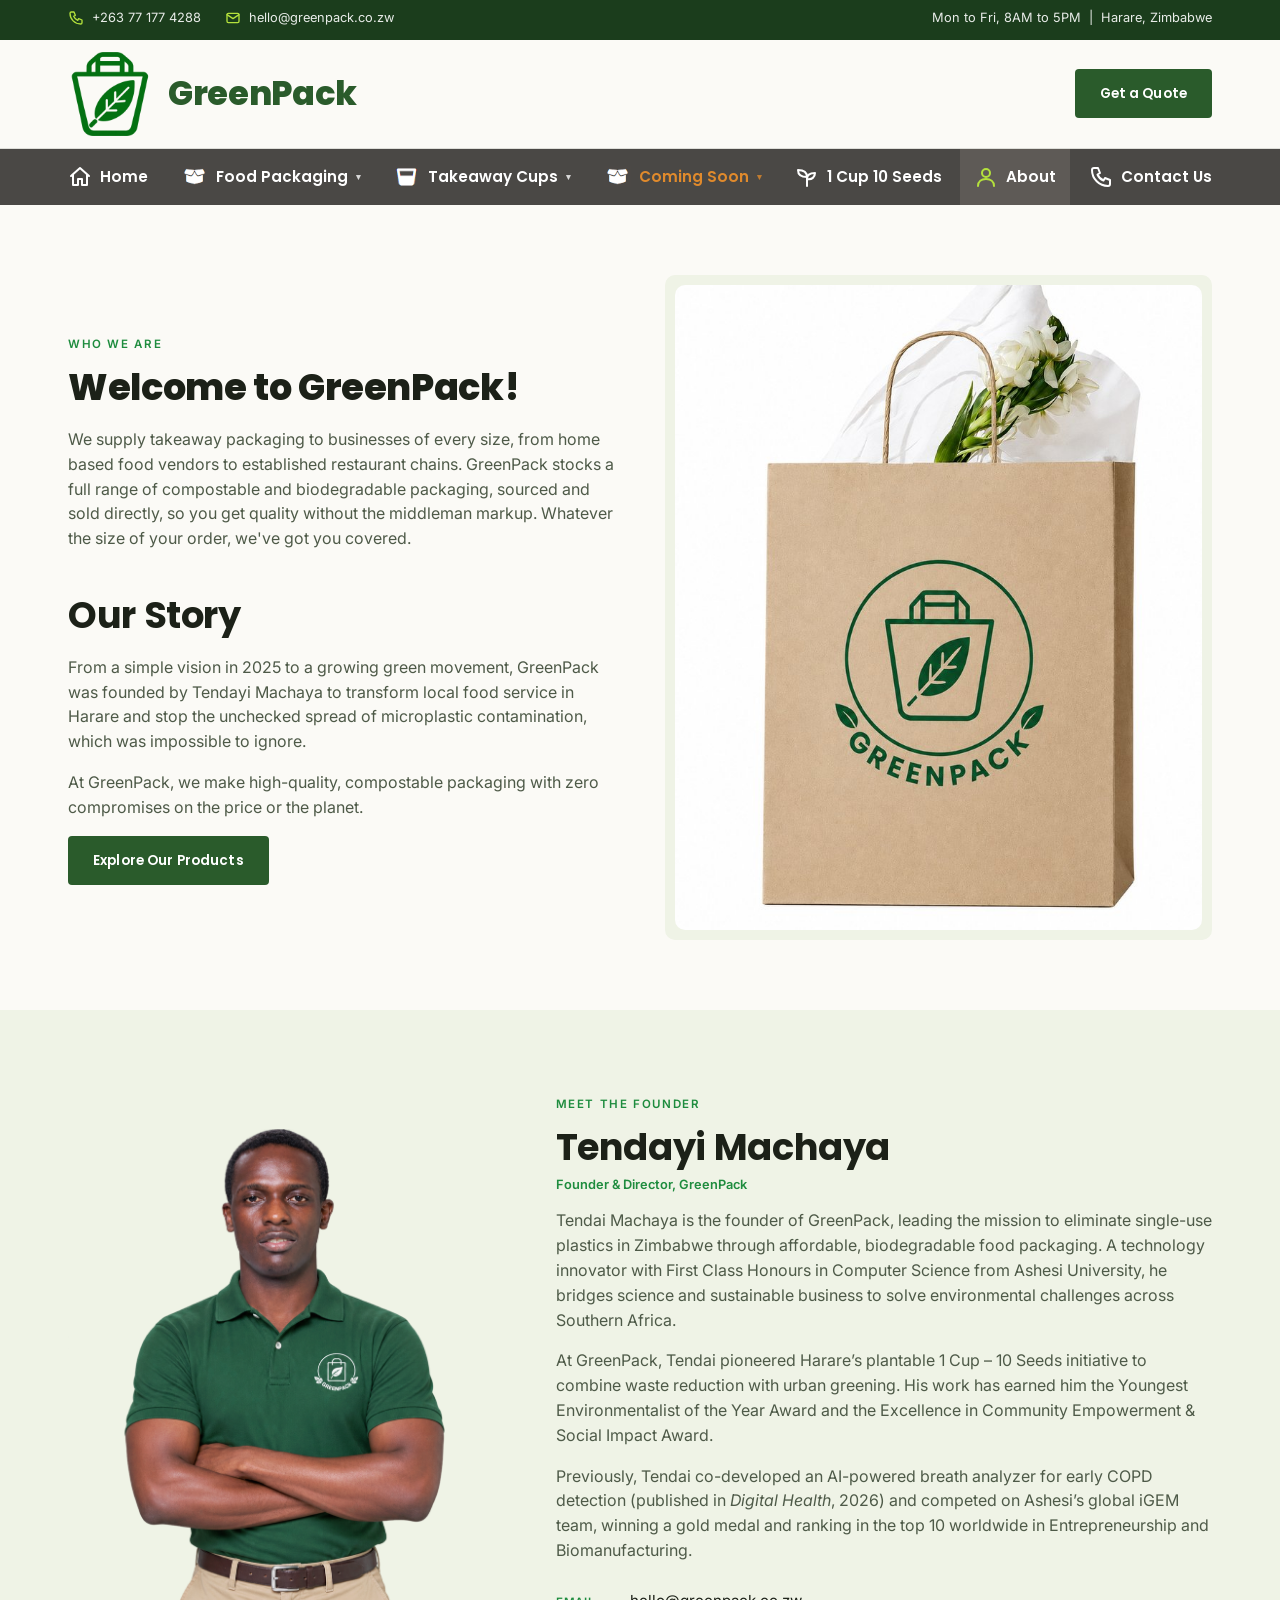
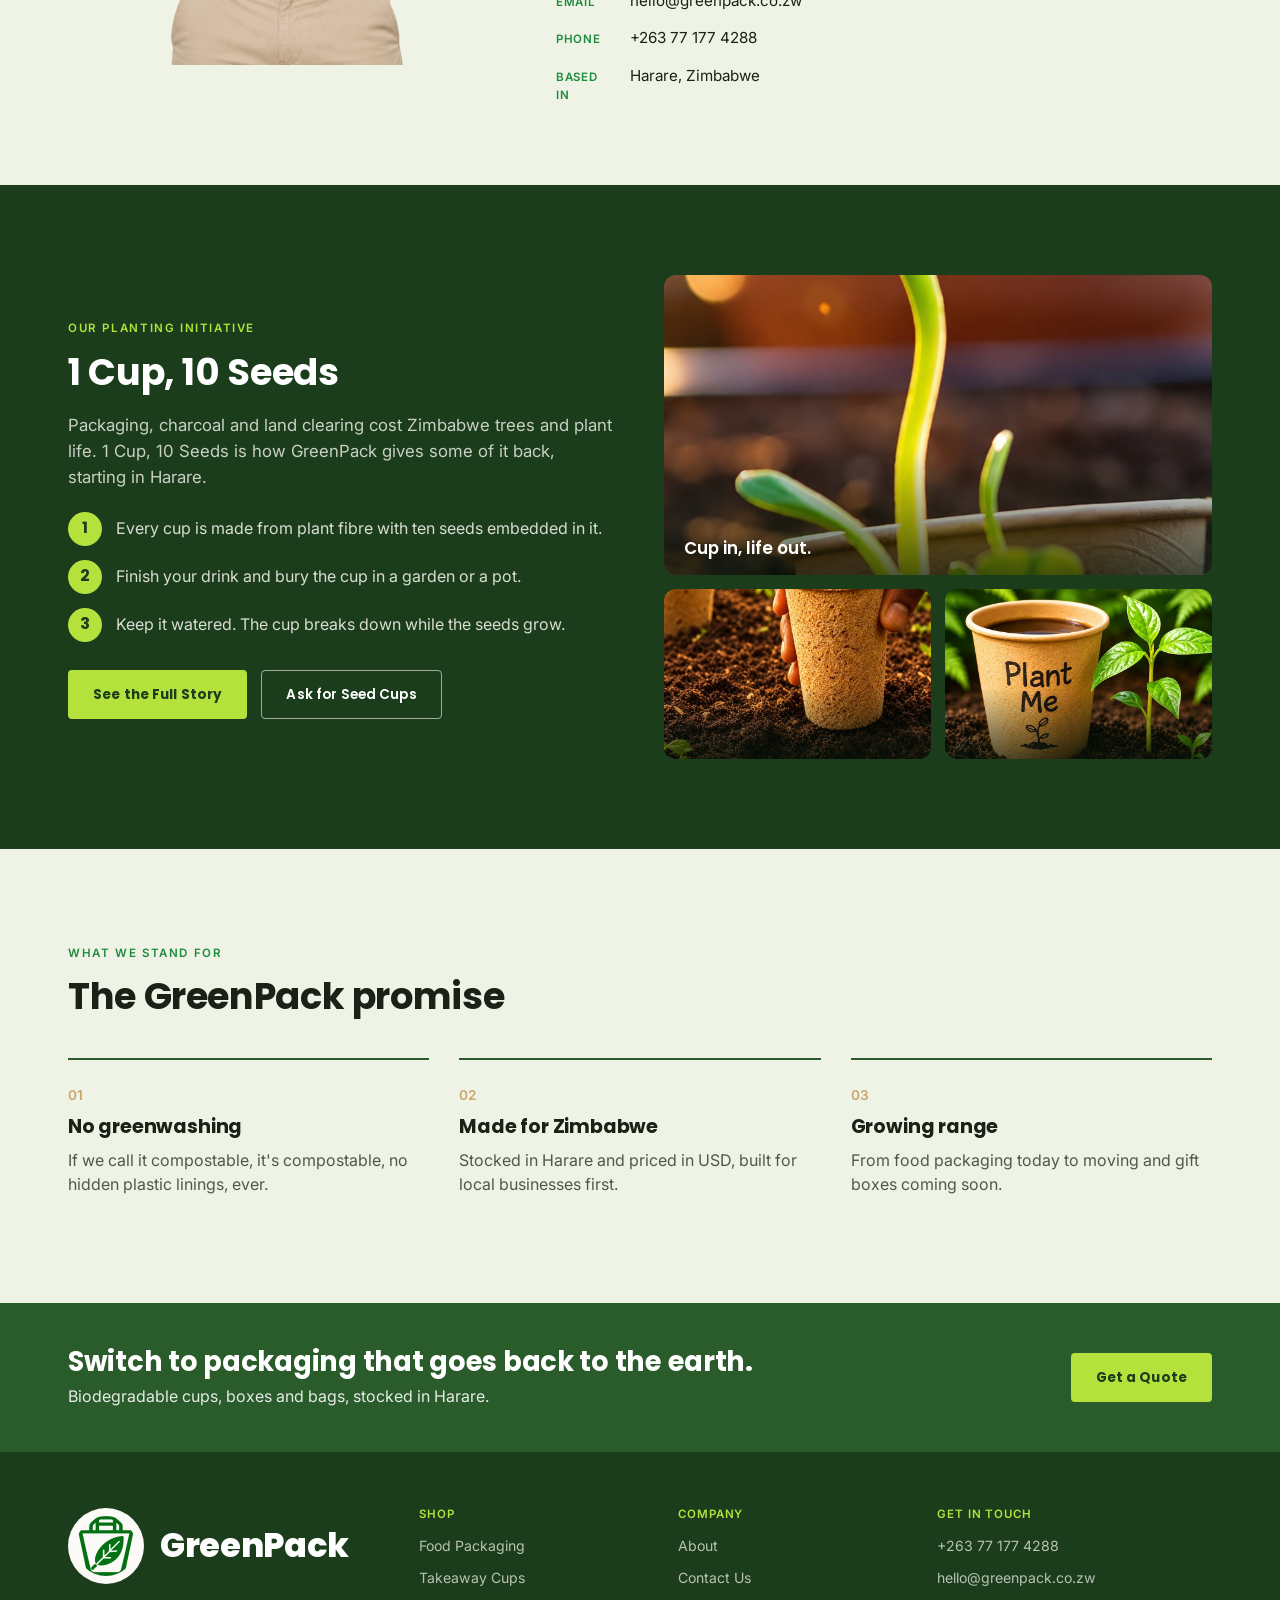
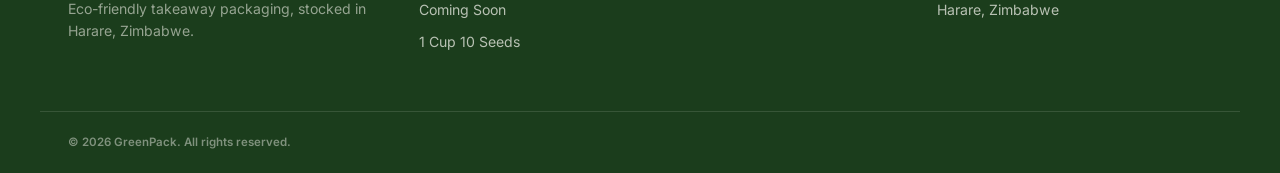
==== commit 611aa61a: "Add files via upload" ====
--- a/about.html
+++ b/about.html
@@ -9,7 +9,7 @@
 <link rel="icon" type="image/png" sizes="48x48" href="assets/favicon2-48.png?v=5">
 <link rel="apple-touch-icon" sizes="180x180" href="assets/favicon2-180.png?v=5">
 <link rel="preconnect" href="https://fonts.googleapis.com">
-<link href="https://fonts.googleapis.com/css2?family=Caveat:wght@600;700&family=Poppins:wght@500;600;700;800&family=Inter:wght@400;500;600&display=swap" rel="stylesheet">
+<link href="https://fonts.googleapis.com/css2?family=Poppins:wght@500;600;700;800&family=Inter:wght@400;500;600&display=swap" rel="stylesheet">
 <link rel="stylesheet" href="style.css">
 </head>
 <body>
@@ -18,8 +18,8 @@
   <div class="topbar">
     <div class="wrap topbar-inner">
       <div class="topbar-left">
-        <span>&#9742; +263 77 000 0000</span>
-        <span>&#9993; hello@greenpack.co.zw</span>
+        <span class="tb-item"><svg class="ico" viewBox="0 0 24 24" width="22" height="22" fill="none" stroke="currentColor" stroke-width="2" stroke-linecap="round" stroke-linejoin="round" aria-hidden="true"><path d="M5 3h4l2 5-2.5 1.5a11 11 0 0 0 6 6L16 13l5 2v4a2 2 0 0 1-2 2A16 16 0 0 1 3 5a2 2 0 0 1 2-2z"/></svg>+263 77 177 4288</span>
+        <span class="tb-item"><svg class="ico" viewBox="0 0 24 24" width="22" height="22" fill="none" stroke="currentColor" stroke-width="2" stroke-linecap="round" stroke-linejoin="round" aria-hidden="true"><rect x="3" y="5" width="18" height="14" rx="2"/><path d="M3 7l9 6 9-6"/></svg>hello@greenpack.co.zw</span>
       </div>
       <div class="topbar-right">
         <span>Mon to Fri, 8AM to 5PM &nbsp;|&nbsp; Harare, Zimbabwe</span>
@@ -30,7 +30,7 @@
   <div class="brand-row">
     <div class="wrap brand-row-inner">
       <a href="index.html" class="brand">
-        <img src="assets/logo-circle.png?v=5" alt="GreenPack logo" class="brand-mark">
+        <img src="assets/logo-bold.png?v=6" alt="GreenPack logo" class="brand-mark">
         <span class="brand-name">GreenPack</span>
       </a>
       <a href="index.html#contact" class="btn btn-primary brand-cta">Get a Quote</a>
@@ -40,7 +40,7 @@
   <div class="nav-row">
     <div class="wrap nav-row-inner">
       <nav class="main-nav" id="mainNav">
-        <a href="index.html" class=""><span class="nav-icon">&#127968;</span>Home</a>
+        <a href="index.html" class=""><svg class="ico nav-ico" viewBox="0 0 24 24" width="22" height="22" fill="none" stroke="currentColor" stroke-width="2" stroke-linecap="round" stroke-linejoin="round" aria-hidden="true"><path d="M3 11l9-8 9 8"/><path d="M5 10v10h5v-6h4v6h5V10"/></svg>Home</a>
 
         <div class="nav-item has-mega">
           <button class="nav-trigger "><img src="assets/icon-box.png" alt="" class="nav-icon-img">Food Packaging <span class="caret">&#9662;</span></button>
@@ -70,9 +70,9 @@
           </div>
         </div>
 
-        <a href="one-cup-ten-seeds.html" class=""><span class="nav-icon">&#127793;</span>1 Cup 10 Seeds</a>
-        <a href="about.html" class="active"><span class="nav-icon">&#128100;</span>About</a>
-        <a href="index.html#contact"><span class="nav-icon">&#128222;</span>Contact Us</a>
+        <a href="one-cup-ten-seeds.html" class=""><svg class="ico nav-ico" viewBox="0 0 24 24" width="22" height="22" fill="none" stroke="currentColor" stroke-width="2" stroke-linecap="round" stroke-linejoin="round" aria-hidden="true"><path d="M12 21v-9"/><path d="M12 12C12 7 8 5 3 5c0 5 3 7 9 7z"/><path d="M12 14c0-4 3-6 8-6 0 4-3 7-8 6z"/></svg>1 Cup 10 Seeds</a>
+        <a href="about.html" class="active"><svg class="ico nav-ico" viewBox="0 0 24 24" width="22" height="22" fill="none" stroke="currentColor" stroke-width="2" stroke-linecap="round" stroke-linejoin="round" aria-hidden="true"><circle cx="12" cy="8" r="4"/><path d="M4 21c0-4.5 3.5-7 8-7s8 2.5 8 7"/></svg>About</a>
+        <a href="index.html#contact"><svg class="ico nav-ico" viewBox="0 0 24 24" width="22" height="22" fill="none" stroke="currentColor" stroke-width="2" stroke-linecap="round" stroke-linejoin="round" aria-hidden="true"><path d="M5 3h4l2 5-2.5 1.5a11 11 0 0 0 6 6L16 13l5 2v4a2 2 0 0 1-2 2A16 16 0 0 1 3 5a2 2 0 0 1 2-2z"/></svg>Contact Us</a>
       </nav>
 
       <button class="nav-toggle" id="navToggle" aria-label="Toggle menu" aria-expanded="false">
@@ -115,9 +115,40 @@
       <p>Previously, Tendai co-developed an AI-powered breath analyzer for early COPD detection (published in <em>Digital Health</em>, 2026) and competed on Ashesi&rsquo;s global iGEM team, winning a gold medal and ranking in the top 10 worldwide in Entrepreneurship and Biomanufacturing.</p>
       <ul class="contact-list">
         <li><strong>Email</strong><span>hello@greenpack.co.zw</span></li>
-        <li><strong>Phone</strong><span>+263 77 000 0000</span></li>
+        <li><strong>Phone</strong><span>+263 77 177 4288</span></li>
         <li><strong>Based in</strong><span>Harare, Zimbabwe</span></li>
       </ul>
+    </div>
+  </div>
+</section>
+
+<section class="seeds about-seeds">
+  <div class="wrap about-seeds-inner">
+    <div class="about-seeds-copy reveal">
+      <span class="eyebrow">Our planting initiative</span>
+      <h2>1 Cup, 10 Seeds</h2>
+      <p class="seeds-lead">Packaging, charcoal and land clearing cost Zimbabwe trees and plant life. 1 Cup, 10 Seeds is how GreenPack gives some of it back, starting in Harare.</p>
+      <ul class="seed-steps">
+        <li><strong>1</strong><span>Every cup is made from plant fibre with ten seeds embedded in it.</span></li>
+        <li><strong>2</strong><span>Finish your drink and bury the cup in a garden or a pot.</span></li>
+        <li><strong>3</strong><span>Keep it watered. The cup breaks down while the seeds grow.</span></li>
+      </ul>
+      <div class="seed-cta">
+        <a href="one-cup-ten-seeds.html" class="btn green-band-btn">See the Full Story</a>
+        <a href="index.html#contact" class="btn btn-ghost">Ask for Seed Cups</a>
+      </div>
+    </div>
+    <div class="about-seeds-photos reveal">
+      <figure class="seeds-photo about-seeds-main">
+        <img src="assets/seeds-seedling.jpg" alt="A seedling sprouting from a plantable GreenPack cup">
+        <figcaption>Cup in, life out.</figcaption>
+      </figure>
+      <figure class="seeds-photo">
+        <img src="assets/seeds-hand-cup.jpg" alt="A hand planting a seed-embedded fibre cup into soil">
+      </figure>
+      <figure class="seeds-photo">
+        <img src="assets/seeds-plant-me.jpg" alt="A GreenPack cup labelled Plant Me beside a seedling">
+      </figure>
     </div>
   </div>
 </section>
@@ -146,11 +177,21 @@
   </div>
 </section>
 
+<section class="green-band">
+  <div class="wrap green-band-inner">
+    <div>
+      <h2>Switch to packaging that goes back to the earth.</h2>
+      <p>Biodegradable cups, boxes and bags, stocked in Harare.</p>
+    </div>
+    <a href="index.html#contact" class="btn green-band-btn">Get a Quote</a>
+  </div>
+</section>
+
 <footer class="site-footer">
   <div class="wrap footer-inner">
     <div class="footer-brand">
       <a href="index.html" class="brand">
-        <img src="assets/logo-circle.png?v=5" alt="GreenPack logo" class="brand-mark">
+        <img src="assets/logo-bold.png?v=6" alt="GreenPack logo" class="brand-mark">
         <span class="brand-name">GreenPack</span>
       </a>
       <p>Eco-friendly takeaway packaging, stocked in Harare, Zimbabwe.</p>
@@ -172,7 +213,7 @@
 
     <div class="footer-col">
       <h4>Get in touch</h4>
-      <span>+263 77 000 0000</span>
+      <span>+263 77 177 4288</span>
       <span>hello@greenpack.co.zw</span>
       <span>Harare, Zimbabwe</span>
     </div>
--- a/style.css
+++ b/style.css
@@ -6,8 +6,8 @@
   --ink-soft:   #4E5A48;
   --paper:      #FBFAF6;
   --paper-alt:  #EFF3E6;
-  --forest:     #0F5C24;
-  --forest-dk:  #0A3E18;
+  --forest:     #2A5B2B;
+  --forest-dk:  #1B3D1C;
   --leaf:       #1E8C3E;
   --sprout:     #B4E13C;
   --kraft:      #C9A66B;
@@ -92,8 +92,8 @@
 
 .stamp-eco{
   display:inline-flex;align-items:center;gap:8px;
-  font-family:'Caveat','Segoe Script',cursive;font-weight:700;
-  font-size:1.65rem;line-height:1;letter-spacing:.01em;
+  font-family:var(--font-body);font-weight:600;
+  font-size:.9rem;line-height:1;letter-spacing:.02em;
   color:var(--forest);background:var(--paper-alt);
   border:1.5px dashed var(--leaf);border-radius:100px;
   padding:7px 20px 8px 14px;margin-bottom:16px;
@@ -265,7 +265,7 @@
 .seeds-photo::after{content:"";position:absolute;inset:0;background:linear-gradient(0deg,rgba(5,20,8,.7) 0%,rgba(5,20,8,0) 42%);pointer-events:none;}
 .seeds-photo figcaption{
   position:absolute;left:20px;bottom:16px;z-index:2;
-  font-family:'Caveat',cursive;font-weight:700;font-size:1.7rem;line-height:1.1;color:#fff;
+  font-family:var(--font-display);font-weight:600;font-size:1.05rem;line-height:1.2;color:#fff;
 }
 .seeds-report{
   margin-top:28px;display:grid;grid-template-columns:1fr 1.2fr;gap:30px 48px;align-items:center;
@@ -288,7 +288,7 @@
 }
 .seeds-math li{display:flex;align-items:baseline;gap:8px;flex-wrap:wrap;font-size:.92rem;color:rgba(251,249,243,.75);}
 .seeds-math strong{font-family:var(--font-display);font-size:1.7rem;color:#fff;}
-.seeds-math span{flex-basis:100%;font-family:'Caveat',cursive;font-weight:700;font-size:1.6rem;color:var(--sprout);}
+.seeds-math span{flex-basis:100%;font-family:var(--font-body);font-weight:600;font-size:.95rem;color:var(--sprout);}
 
 /* ============================================
    Why
@@ -472,7 +472,7 @@
 .seeds-page .seeds-mosaic{margin-top:0;}
 .seed-wwh{padding:72px 0;}
 .seed-wwh .why-grid{margin-top:0;}
-.seed-wwh .why-mark{font-family:'Caveat',cursive;font-size:1.7rem;font-weight:700;color:var(--leaf);}
+.seed-wwh .why-mark{font-family:var(--font-mono);font-size:.85rem;font-weight:700;color:var(--leaf);}
 .seed-report{padding:72px 0;background:var(--forest);}
 .seed-report .seeds-report{margin-top:0;}
 .seed-report .eyebrow{color:var(--sprout);}
@@ -494,3 +494,75 @@
   .brand-mark{width:60px;height:60px;}
   .brand-name{font-size:1.6rem;}
 }
+
+
+/* ===== v6: bold logo, svg icons, more brand green ===== */
+:root{--logo-green:#036F11;}
+.brand-mark{width:84px;height:84px;}
+@media (max-width:820px){.brand-mark{width:62px;height:62px;}}
+.footer-brand .brand-mark{background:var(--paper);border-radius:50%;padding:8px;width:76px;height:76px;}
+
+.topbar{background:var(--logo-green);color:#fff;}
+.tb-item{display:inline-flex;align-items:center;gap:8px;}
+.tb-item .ico{width:16px;height:16px;color:var(--sprout);}
+
+.nav-row{background:var(--navbar) url("assets/nav-texture.png");}
+.nav-ico{width:24px;height:24px;flex-shrink:0;color:#fff;}
+.main-nav > a:hover .nav-ico,.main-nav > a.active .nav-ico{color:var(--sprout);}
+
+.green-band{background:var(--logo-green);color:#fff;padding:44px 0;}
+.green-band-inner{display:flex;align-items:center;justify-content:space-between;gap:24px;flex-wrap:wrap;padding:0 28px;}
+.green-band h2{color:#fff;font-size:1.7rem;margin:0 0 6px;}
+.green-band p{color:rgba(255,255,255,.88);margin:0;}
+.green-band-btn{background:var(--sprout);color:var(--forest-dk);font-weight:700;}
+.green-band-btn:hover{background:#fff;}
+.site-footer{background:linear-gradient(180deg,#05560f 0%,var(--forest-dk) 100%);}
+.footer-bottom{background:var(--logo-green);max-width:none;padding:16px 28px;margin-top:0;}
+.footer-bottom p{color:#fff;max-width:var(--wrap);margin:0 auto;}
+.green-band h2{max-width:none;}
+.footer-bottom{padding:0;}
+.footer-bottom p{padding:16px 28px;}
+
+
+/* ===== 1 Cup 10 Seeds on home + about ===== */
+.seeds .seed-cta .btn-ghost{border-color:rgba(251,249,243,.6);color:#fff;}
+.seeds .seed-cta .btn-ghost:hover{border-color:var(--sprout);color:var(--sprout);}
+.about-seeds-inner{display:grid;grid-template-columns:1fr 1fr;gap:48px;align-items:center;}
+.about-seeds-photos{display:grid;grid-template-columns:1fr 1fr;grid-template-rows:300px 170px;gap:14px;}
+.about-seeds-main{grid-column:1 / -1;}
+.seed-steps{list-style:none;margin:22px 0 28px;padding:0;display:flex;flex-direction:column;gap:14px;}
+.seed-steps li{display:flex;gap:14px;align-items:center;color:rgba(251,249,243,.85);}
+.seed-steps strong{flex-shrink:0;width:34px;height:34px;border-radius:50%;background:var(--sprout);color:var(--forest-dk);display:flex;align-items:center;justify-content:center;font-family:var(--font-display);}
+@media (max-width:980px){.about-seeds-inner{grid-template-columns:1fr;}}
+@media (max-width:520px){.about-seeds-photos{grid-template-rows:240px 140px;}}
+
+
+/* ===== v7: single dark green (#1B3D1C), footer like reference ===== */
+:root{--logo-green:#2A5B2B;}
+.topbar{background:#1B3D1C;color:rgba(255,255,255,.9);font-family:var(--font-body);}
+.topbar-right span{font-family:var(--font-body);font-weight:400;}
+.green-band{background:#2A5B2B;}
+.site-footer{background:#1B3D1C;}
+.footer-bottom{background:transparent;padding:22px 28px;}
+.footer-bottom p{color:rgba(251,249,243,.45);max-width:none;margin:0;padding:0;}
+.footer-inner{border-bottom:1px solid rgba(251,249,243,.12);}
+.footer-bottom{max-width:var(--wrap);margin:0 auto;padding:22px 28px;}
+
+/* grey strip (same as nav bar) at the very bottom */
+.footer-strip{background:var(--navbar) url("assets/nav-texture.png");margin-top:0;}
+.footer-bottom{padding:16px 28px;}
+.footer-bottom p{color:rgba(255,255,255,.8);}
+.footer-inner{border-bottom:none;}
+.site-footer .footer-inner{padding-bottom:48px;}
+
+/* v8: one mid green (#2A5B2B) for forest/band/contact; dark footer stays */
+:root{--forest:#2A5B2B;--logo-green:#2A5B2B;}
+.green-band{background:#2A5B2B;}
+.contact .btn-primary{background:var(--sprout);color:#1B3D1C;}
+.contact .btn-primary:hover{background:#fff;}
+
+/* v9: only two colour layers at the bottom: green + dark footer */
+.footer-strip{background:none;}
+.footer-inner{border-bottom:1px solid rgba(251,249,243,.12);}
+.footer-bottom{background:none;padding:22px 28px;}
+.footer-bottom p{color:rgba(251,249,243,.45);}
